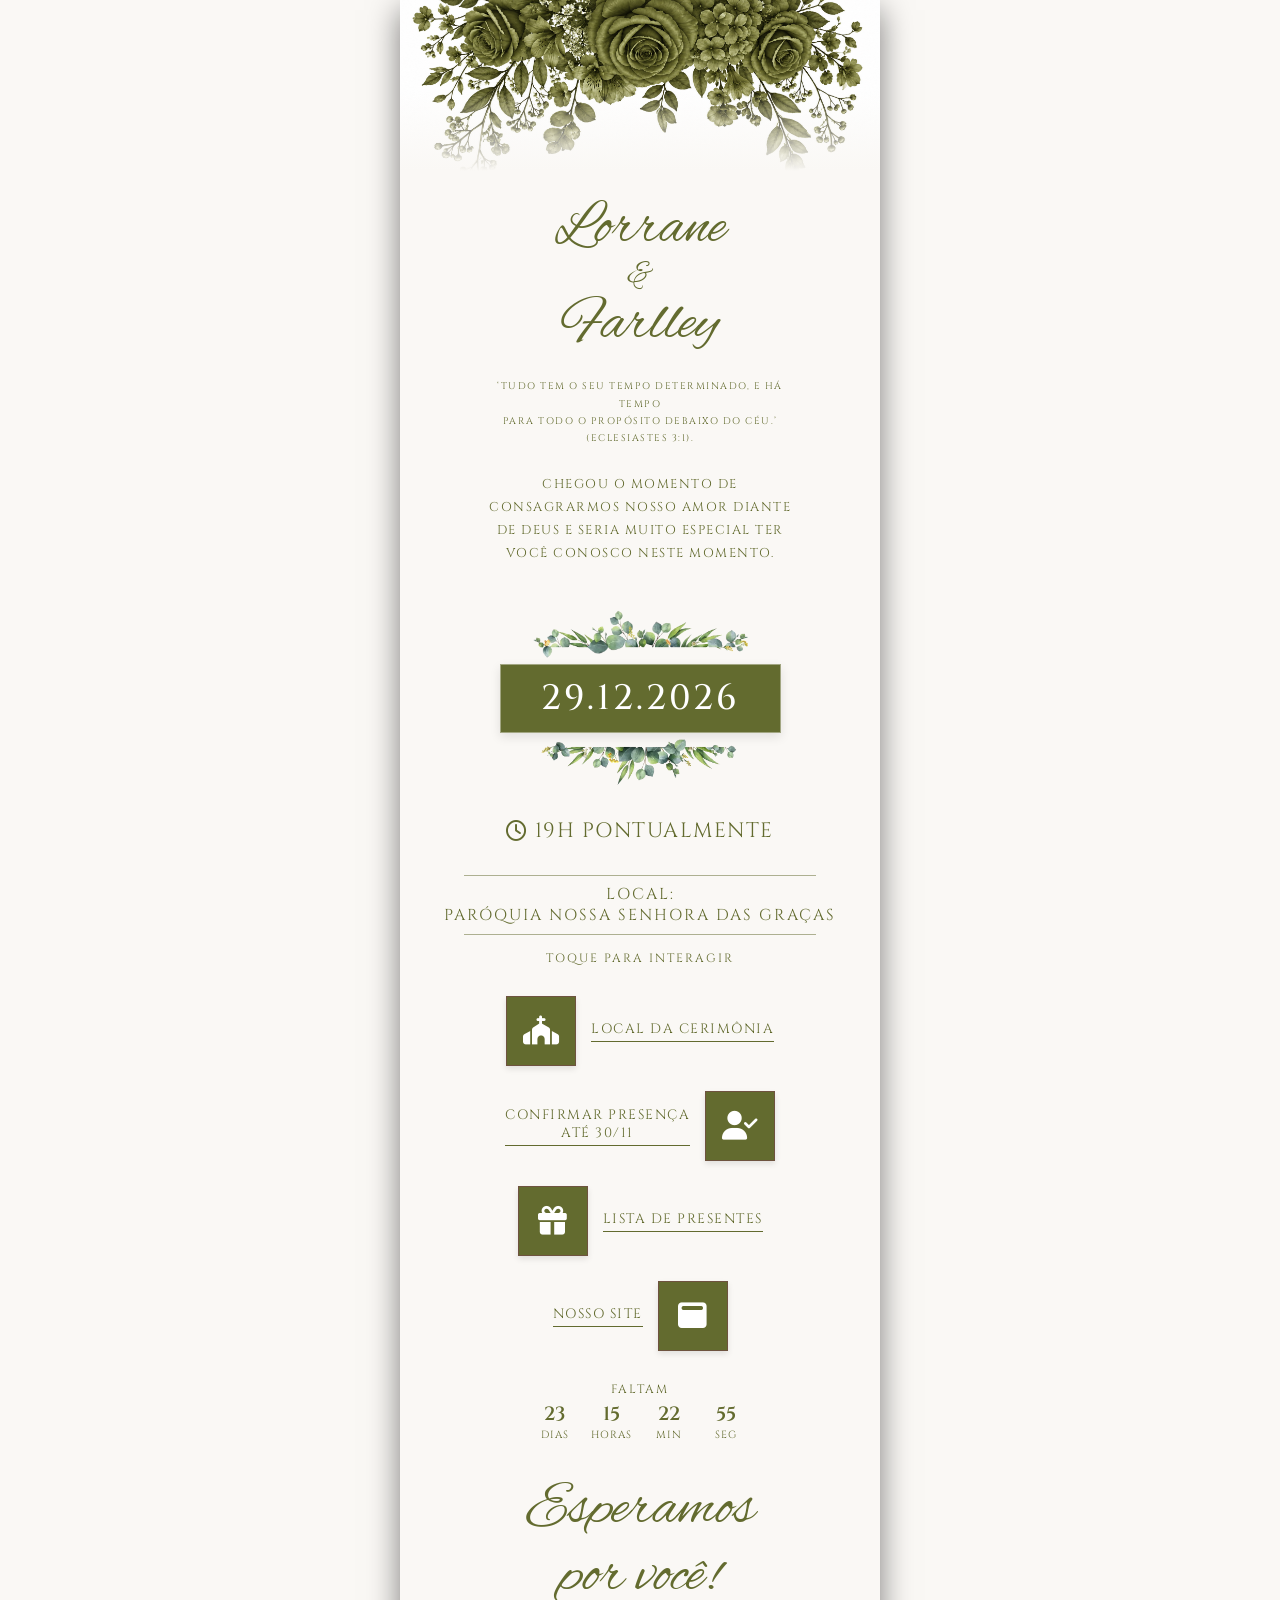
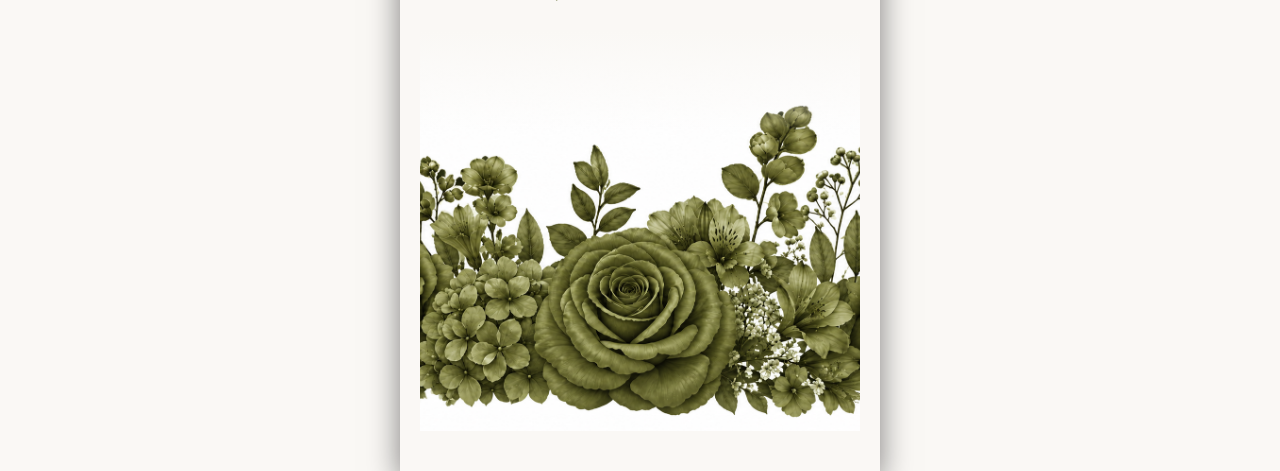
==== index.html @ 57ed749a "Update index.html" ====
<html lang="pt-BR">
<head>
  <meta charset="UTF-8">
  <meta name="viewport" content="width=device-width, initial-scale=1.0">
  <title>Lorrane e Farlley</title>
  
  <!-- Google Fonts -->
  <link rel="preconnect" href="https://fonts.googleapis.com">
  <link rel="preconnect" href="https://fonts.gstatic.com" crossorigin>
  <link href="https://fonts.googleapis.com/css2?family=Alex+Brush&family=Cinzel:wght@400;500;600&display=swap" rel="stylesheet">
  
    <!-- Ícones do App/Navegador -->
  <link href="imagens/icon.png" rel="shortcut icon"/>
  <link href="imagens/icon-192.png" rel="icon" sizes="192x192"/>
  <link href="imagens/icon-180.png" rel="apple-touch-icon" sizes="180x180"/>
  
  <!-- FontAwesome -->
  <link rel="stylesheet" href="https://cdnjs.cloudflare.com/ajax/libs/font-awesome/6.4.0/css/all.min.css">

  <!-- CSS Local -->
  <link rel="stylesheet" href="./style.css">
</head>
<body>
   <!-- Música de fundo -->
<audio id="bg-music" loop src="audio/musica.mp3"></audio>
<div class="card-container">

  <!-- FOTO DO TOPO -->
  <div class="top-photo-wrapper">
    <img src="imagens/floral-verde-oliva1.png" alt="Flores verde oliva">
  </div>

  <!-- CONTEÚDO PRINCIPAL -->
  <div class="main-content">
    
    <!-- CONTAINER DOS NOMES COM A DECORAÇÃO -->
    <div class="names-container">
      <h1 class="couple-names">
        Lorrane
        <span>&</span>
        Farlley
      </h1>
      <!-- Bloco de Música com Texto -->
<div class="music-wrapper">
  </div>
</div>
      
   <!-- Versículo Bíblico -->
<p class="versiculo-biblico">
  ‘Tudo tem o seu tempo determinado, e há tempo <br> 
  para todo o propósito debaixo do céu.’<br>
  (Eclesiastes 3:1).
</p>

<!-- Texto da Saudação -->
<p class="invitation-text">
  Chegou o momento de consagrarmos nosso amor diante de Deus e seria muito especial ter você conosco neste momento.
</p>

     <!-- SEÇÃO DA DATA COM DECORAÇÕES -->
    <div class="date-wrapper">
      <img src="imagens/floral1.png" alt="Decoração Topo" class="date-deco date-deco-top">

      <!-- DATA EM DESTAQUE -->
      <div class="date-badge">
        29.12.2026
      </div>

      <img src="imagens/floral2.png" alt="Decoração Base" class="date-deco date-deco-bottom">
    </div>

    <!-- HORA -->
     <div class="time-text">
      <i class="far fa-clock"></i>
      <span>19H PONTUALMENTE</span>
    </div>
    
    <!-- LOCAL -->
    <div class="location-info">
      <div class="divider-line"></div>
      <p class="location-text">Local: <br>Paróquia Nossa Senhora das Graças</p>
      <div class="divider-line"></div>
    </div>

    <!-- INSTRUÇÃO -->
    <p class="touch-instruction">Toque para interagir</p>

    <!-- BOTÕES INTERATIVOS -->
    <div class="interactive-buttons">

      <!-- Botão 1: Local da Cerimônia (Igreja) -->
      <a href="https://digitalconvite.github.io/lorrane-e-farlley/local-cerimonia.html" rel="noopener noreferrer" class="btn-row">
        <div class="icon-square">
          <i class="fas fa-church"></i>
        </div>
        <span class="btn-label">Local da Cerimônia</span>
      </a>
      
      <!-- Botão 2: Confirmar Presença -->
      <a href="https://noivos.casar.com/lorrane-e-farlley#/rsvp" rel="noopener noreferrer" class="btn-row reverse">
        <div class="icon-square">
          <i class="fas fa-user-check"></i>
        </div>
        <span class="btn-label">Confirmar Presença<br>Até 30/11</span>
      </a>
      
      <!-- Botão 3: Lista de presentes -->
      <a href="https://noivos.casar.com/lorrane-e-farlley#/presentes" rel="noopener noreferrer" class="btn-row">
        <div class="icon-square">
          <i class="fa-solid fa-gift"></i>
        </div>
        <span class="btn-label">Lista de presentes</span>
      </a>

      <!-- Site -->
      <a href="https://noivos.casar.com/lorrane-e-farlley#" rel="noopener noreferrer" class="btn-row reverse">
        <div class="icon-square">
          <i class="fa-solid fa-window-maximize"></i>
        </div>
        <span class="btn-label">Nosso site</span>
      </a>


    </div>
    
    <!-- CONTAGEM REGRESSIVA -->
<div class="countdown-container">
  <div class="countdown-title">FALTAM</div>
  <div class="countdown-timer" id="countdown">
    <div class="time-box">
      <span id="days">00</span>
      <small>dias</small>
    </div>
    <div class="time-box">
      <span id="hours">00</span>
      <small>horas</small>
    </div>
    <div class="time-box">
      <span id="minutes">00</span>
      <small>min</small>
    </div>
    <div class="time-box">
      <span id="seconds">00</span>
      <small>seg</small>
    </div>
  </div>
</div>

    <div class="waiting-text">
        Esperamos<br>por você!
      </div>

    <!-- FOTO DA PARTE INFERIOR -->
    <div class="bottom-section">
      <div class="bottom-photo-wrapper">
        <img src="imagens/floral-verde-oliva2.png" alt="flores verdes">
      </div>
    </div>

  </div>

  <!-- MODAL RSVP -->
  <div id="rsvpModal" class="modal">
    <div class="modal-content">
      <h3>Confirmação de Presença</h3>
      <form id="rsvpForm">
        
        <div class="form-group">
          <label for="nome">Seu Nome Completo:</label>
          <input type="text" id="nome" placeholder="Digite seu nome completo" required>
        </div>
        
        <div class="form-group">
          <label for="presencaCelebracao">Celebração:</label>
          <select id="presencaCelebracao" required>
            <option value="Sim, estarei presente na Celebração">Sim, estarei presente na Celebração</option>
            <option value="Não poderei ir à Celebração">Não poderei ir à Celebração</option>
          </select>
        </div>

        <div class="form-group">
          <label for="presencaRecepcao">Recepção / Festa:</label>
          <select id="presencaRecepcao" required>
            <option value="Sim, estarei presente na Recepção">Sim, estarei presente na Recepção</option>
            <option value="Não poderei ir à Recepção">Não poderei ir à Recepção</option>
          </select>
        </div>

        <div class="form-group">
          <label for="acompanhantes">Quantidade de Acompanhantes:</label>
          <input type="number" id="acompanhantes" placeholder="0" min="0" value="0">
        </div>

        <button type="submit" class="modal-btn">Enviar via WhatsApp</button>
        <button type="button" class="modal-btn btn-cancel" id="closeRsvpBtn">Fechar</button>
      </form>
    </div>
  </div>

  <!-- JavaScript Local -->
  <script src="./script.js"></script>
</body>
</html>
---- style.css ----
:root {
  --bg-color: #FAF8F5;
  --primary-color: #636B2F;
  --text-gold: #636B2F;
  --text-dark: #6E533F;
  --font-cursive: 'Alex Brush', cursive;
  --font-serif: 'Cinzel', serif;
}

* {
  box-sizing: border-box;
  margin: 0;
  padding: 0;
}

html, body {
  width: 100%;
  min-height: 100vh;
  background-color: #faf8f5;
  font-family: var(--font-serif);
  overflow-x: hidden;
  display: flex;
  justify-content: center;
  align-items: flex-start;
}

/* Container do Convite */
.card-container {
  width: 100%;
  max-width: 480px;
  background-color: var(--bg-color);
  position: relative;
  display: flex;
  flex-direction: column;
  align-items: center;
  text-align: center;
  box-shadow: 0 10px 30px rgba(0,0,0,0.5);
  min-height: 100vh;
}

/* Foto do Topo */
.top-photo-wrapper {
  width: 100%;
  height: 171px;
  position: relative;
  overflow: hidden;
}

.top-photo-wrapper img {
  width: 100%;
  height: 100%;
  object-fit: cover;
}

.top-photo-wrapper::after {
  content: '';
  position: absolute;
  bottom: 0;
  left: 0;
  width: 100%;
  height: 80px;
  background: linear-gradient(to bottom, rgba(250,248,245,0) 0%, var(--bg-color) 100%);
}

/* Conteúdo Central */
.main-content {
  padding: 20px 20px 40px;
  width: 100%;
  display: flex;
  flex-direction: column;
  align-items: center;
}

.names-container {
  position: relative;
  display: flex;
  justify-content: center;
  align-items: center;
  width: 50%;
  margin: 5px 0 20px;
}

.names-container .couple-names {
  margin: 0;
}

.couple-names {
  font-family: var(--font-cursive);
  font-size: 3.8rem;
  color: var(--primary-color);
  line-height: 1.1;
  margin: 10px 0 20px;
  font-weight: normal;
}

.couple-names span {
  display: block;
  font-size: 2.2rem;
  margin: -5px 0;
}

.versiculo-biblico {
  font-size: 0.6rem;
  color: var(--text-gold);
  letter-spacing: 1.5px;
  line-height: 1.8;
  max-width: 320px;
  text-transform: uppercase;
  margin-bottom: 25px;
}

.invitation-text {
  font-size: 0.8rem;
  color: var(--text-gold);
  letter-spacing: 1.5px;
  line-height: 1.8;
  max-width: 320px;
  text-transform: uppercase;
  margin-bottom: 25px;
}

.information-extra {
  font-size: 0.8rem;
  color: var(--text-gold);
  letter-spacing: 1.5px;
  line-height: 1.8;
  max-width: 320px;
  text-transform: uppercase;
  margin-bottom: 25px;
}

.location-info {
  width: 100%;
  margin-bottom: 15px;
}

.divider-line {
  width: 80%;
  height: 1px;
  background-color: var(--text-gold);
  opacity: 0.5;
  margin: 0 auto;
}

.location-text {
  font-size: 0.99rem;
  color: var(--text-gold);
  letter-spacing: 2px;
  padding: 8px 0;
  text-transform: uppercase;
}

/* Horário do Evento - Garante a cor dourada no texto e ícone */
.time-text {
  display: flex;
  align-items: center;
  justify-content: center;
  gap: 6px;
  font-size: 1.3rem;
  color: var(--text-gold);
  letter-spacing: 1.5px;
  margin-bottom: 30px;
}

.time-text i,
.time-text span {
  color: var(--text-gold);
}

.date-wrapper {
  display: flex;
  flex-direction: column;
  align-items: center;
  justify-content: center;
  width: 100%;
  margin: 20px 0 30px;
}

.date-wrapper .date-badge {
  margin: 1px 0;
}

.date-badge {
  background-color: var(--primary-color);
  color: #FFFFFF;
  font-size: 2.2rem;
  font-weight: 500;
  padding: 10px 40px;
  letter-spacing: 3px;
  border: 1px solid rgba(255,255,255,0.4);
  box-shadow: 0 4px 10px rgba(0,0,0,0.1);
  position: relative;
}

.date-deco {
  width: 220px;
  height: auto;
  object-fit: contain;
  pointer-events: none;
}

.date-deco-top {
  margin-bottom: 2px;
}

.date-deco-bottom {
  margin-top: 2px;
}

.touch-instruction {
  font-size: 0.75rem;
  color: var(--text-gold);
  letter-spacing: 2px;
  text-transform: uppercase;
  margin-bottom: 30px;
}

.interactive-buttons {
  width: 100%;
  display: flex;
  flex-direction: column;
  gap: 25px;
  margin-bottom: 40px;
}

.btn-row {
  display: flex;
  align-items: center;
  justify-content: center;
  gap: 15px;
  text-decoration: none;
  cursor: pointer;
  transition: transform 0.2s ease;
}

.btn-row.reverse {
  flex-direction: row-reverse;
}

.btn-row:hover {
  transform: scale(1.03);
}

.icon-square {
  width: 70px;
  height: 70px;
  background-color: var(--primary-color);
  border: 1px solid var(--text-dark);
  display: flex;
  align-items: center;
  justify-content: center;
  color: #FFFFFF;
  font-size: 1.8rem;
  box-shadow: 0 3px 6px rgba(0,0,0,0.1);
}

.btn-label {
  font-size: 0.85rem;
  color: var(--text-gold);
  letter-spacing: 1.5px;
  text-transform: uppercase;
  position: relative;
  padding-bottom: 4px;
}

.btn-label::after {
  content: '';
  position: absolute;
  bottom: 0;
  left: 0;
  width: 100%;
  height: 1px;
  background-color: var(--text-gold);
}

/* Foto Rodapé */
.bottom-section {
 width: 100%;
  position: relative;
}

.bottom-photo-wrapper {
  width: 100%;
  height: 400px;
  position: relative;
}

.bottom-photo-wrapper img {
  width: 100%;
  height: 100%;
  object-fit: cover;
}

.bottom-photo-wrapper::before {
  content: '';
  position: absolute;
  top: 0;
  left: 0;
  width: 100%;
  height: 100px;
  background: linear-gradient(to top, rgba(250,248,245,0) 0%, var(--bg-color) 100%);
}

.waiting-text {
  font-family: var(--font-cursive);
  font-size: 3.8rem;
  color: var(--primary-color);
  line-height: 1.1;
  margin: 10px 0 20px;
  font-weight: normal;
}

.waiting-text span {
  display: block;
  font-size: 2.2rem;
  margin: -5px 0;
}

/* Modal RSVP Corrigido */
.modal {
  display: none;
  position: fixed;
  top: 0;
  left: 0;
  width: 100%;
  height: 100vh;
  background: rgba(0, 0, 0, 0.7);
  z-index: 9999;
  justify-content: center;
  align-items: center;
  padding: 15px;
}

.modal-content {
  background: var(--bg-color);
  padding: 25px 20px;
  border-radius: 8px;
  width: 100%;
  max-width: 380px;
  max-height: 90vh;
  overflow-y: auto;
  text-align: center;
  box-shadow: 0 5px 20px rgba(0,0,0,0.4);
  border: 1px solid var(--primary-color);
  position: relative;
  z-index: 10000;
}

.modal-content h3 {
  color: var(--primary-color);
  font-family: var(--font-serif);
  margin-bottom: 15px;
  font-size: 1.3rem;
}

.modal-content .form-group {
  display: flex;
  flex-direction: column;
  text-align: left;
  margin-bottom: 12px;
  width: 100%;
}

.modal-content label {
  font-size: 0.8rem;
  color: var(--text-dark);
  margin-bottom: 4px;
  font-weight: bold;
  letter-spacing: 0.5px;
}

.modal-content input, 
.modal-content select {
  width: 100%;
  padding: 10px;
  border: 1px solid var(--text-gold);
  background: #FFFFFF;
  font-family: var(--font-serif);
  font-size: 0.9rem;
  border-radius: 4px;
  color: #333;
  outline: none;
  cursor: pointer;
}

.modal-content input[type="text"],
.modal-content input[type="number"] {
  cursor: text;
}

.modal-btn {
  background: var(--primary-color);
  color: #FFF;
  border: none;
  padding: 12px;
  margin-top: 10px;
  cursor: pointer;
  width: 100%;
  font-family: var(--font-serif);
  font-size: 0.9rem;
  border-radius: 4px;
  letter-spacing: 1px;
}

.modal-btn.btn-cancel {
  background: #888888;
  margin-top: 8px;
}

/* Adaptativo para Celulares */
@media screen and (max-width: 600px) {
  html, body {
    background-color: var(--bg-color);
  }

  .card-container {
    max-width: 100%;
    box-shadow: none;
  }

  .top-photo-wrapper,
  .bottom-photo-wrapper {
    height: 50vh;
  }
}

/* Container de Música acima/direita dos nomes */
.music-wrapper {
  position: absolute;
  right: -80px;
  top: -75px;
  display: flex;
  flex-direction: column;
  align-items: center;
  z-index: 10;
}

.music-toggle-btn {
  width: 38px;
  height: 38px;
  border-radius: 50%;
  background-color: var(--primary-color);
  color: #ffffff;
  border: 1px solid rgba(255, 255, 255, 0.5);
  box-shadow: 0 3px 8px rgba(0, 0, 0, 0.2);
  cursor: pointer;
  display: flex;
  align-items: center;
  justify-content: center;
  font-size: 0.9rem;
  transition: transform 0.2s ease, background-color 0.2s ease;
}

.music-toggle-btn:hover {
  transform: scale(1.1);
}

.music-toggle-btn.playing {
  animation: pulse 2s infinite;
}

/* Texto abaixo do botão */
.music-label {
  font-size: 0.65rem;
  color: var(--text-gold);
  letter-spacing: 0.8px;
  text-transform: uppercase;
  margin-top: 4px;
  white-space: nowrap;
  font-family: var(--font-serif);
}

@keyframes pulse {
  0% { box-shadow: 0 0 0 0 rgba(168, 120, 63, 0.7); }
  70% { box-shadow: 0 0 0 10px rgba(168, 120, 63, 0); }
  100% { box-shadow: 0 0 0 0 rgba(168, 120, 63, 0); }
}

/* Estilos da Contagem Regressiva */
.countdown-container {
  display: flex;
  flex-direction: column;
  align-items: center;
  margin: -10px 0 25px; /* Ajuste a margem se preferir mais distante ou próximo */
}

.countdown-title {
  font-size: 0.75rem;
  color: var(--text-gold, #A8783F);
  letter-spacing: 2px;
  margin-bottom: 8px;
  font-family: var(--font-serif, serif);
}

.countdown-timer {
  display: flex;
  gap: 12px;
}

.time-box {
  display: flex;
  flex-direction: column;
  align-items: center;
  min-width: 45px;
}

.time-box span {
  font-size: 1.2rem;
  font-weight: 600;
  color: var(--primary-color, #A8783F);
  font-family: var(--font-serif, serif);
  line-height: 1;
}

.time-box small {
  font-size: 0.65rem;
  color: var(--text-gold, #A8783F);
  text-transform: uppercase;
  letter-spacing: 1px;
  margin-top: 4px;
}
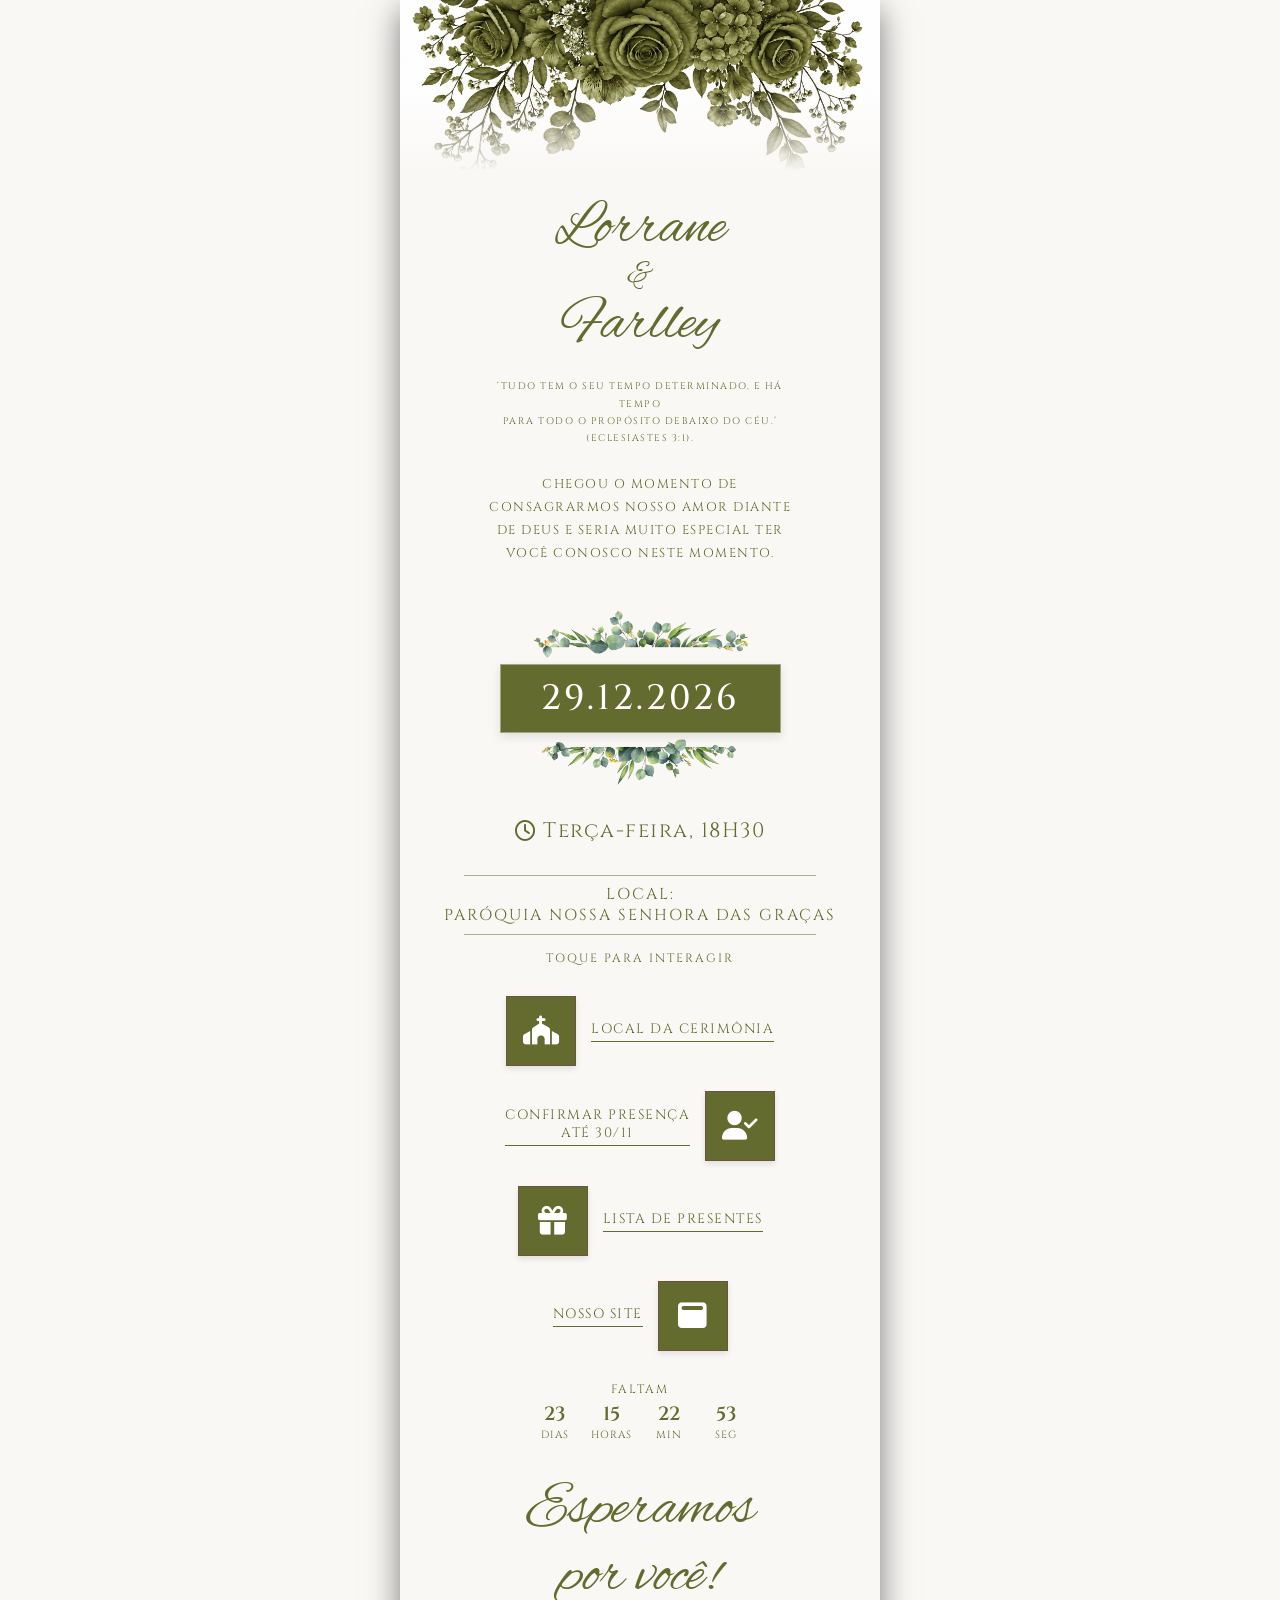
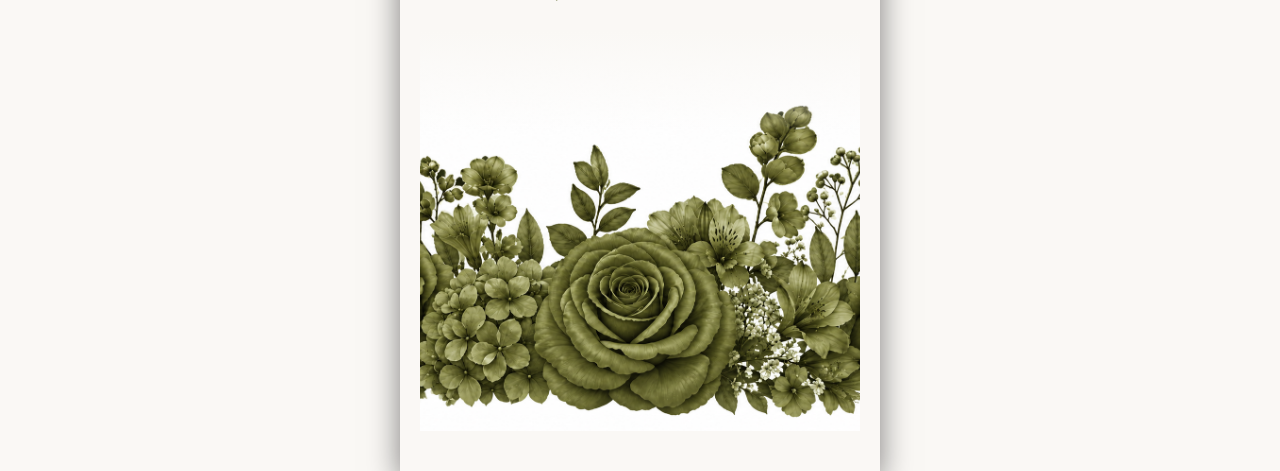
==== commit 064fadf6: "Update index.html" ====
--- a/index.html
+++ b/index.html
@@ -72,7 +72,7 @@
     <!-- HORA -->
      <div class="time-text">
       <i class="far fa-clock"></i>
-      <span>19H PONTUALMENTE</span>
+      <span>Terça-feira, 18H30</span>
     </div>
     
     <!-- LOCAL -->
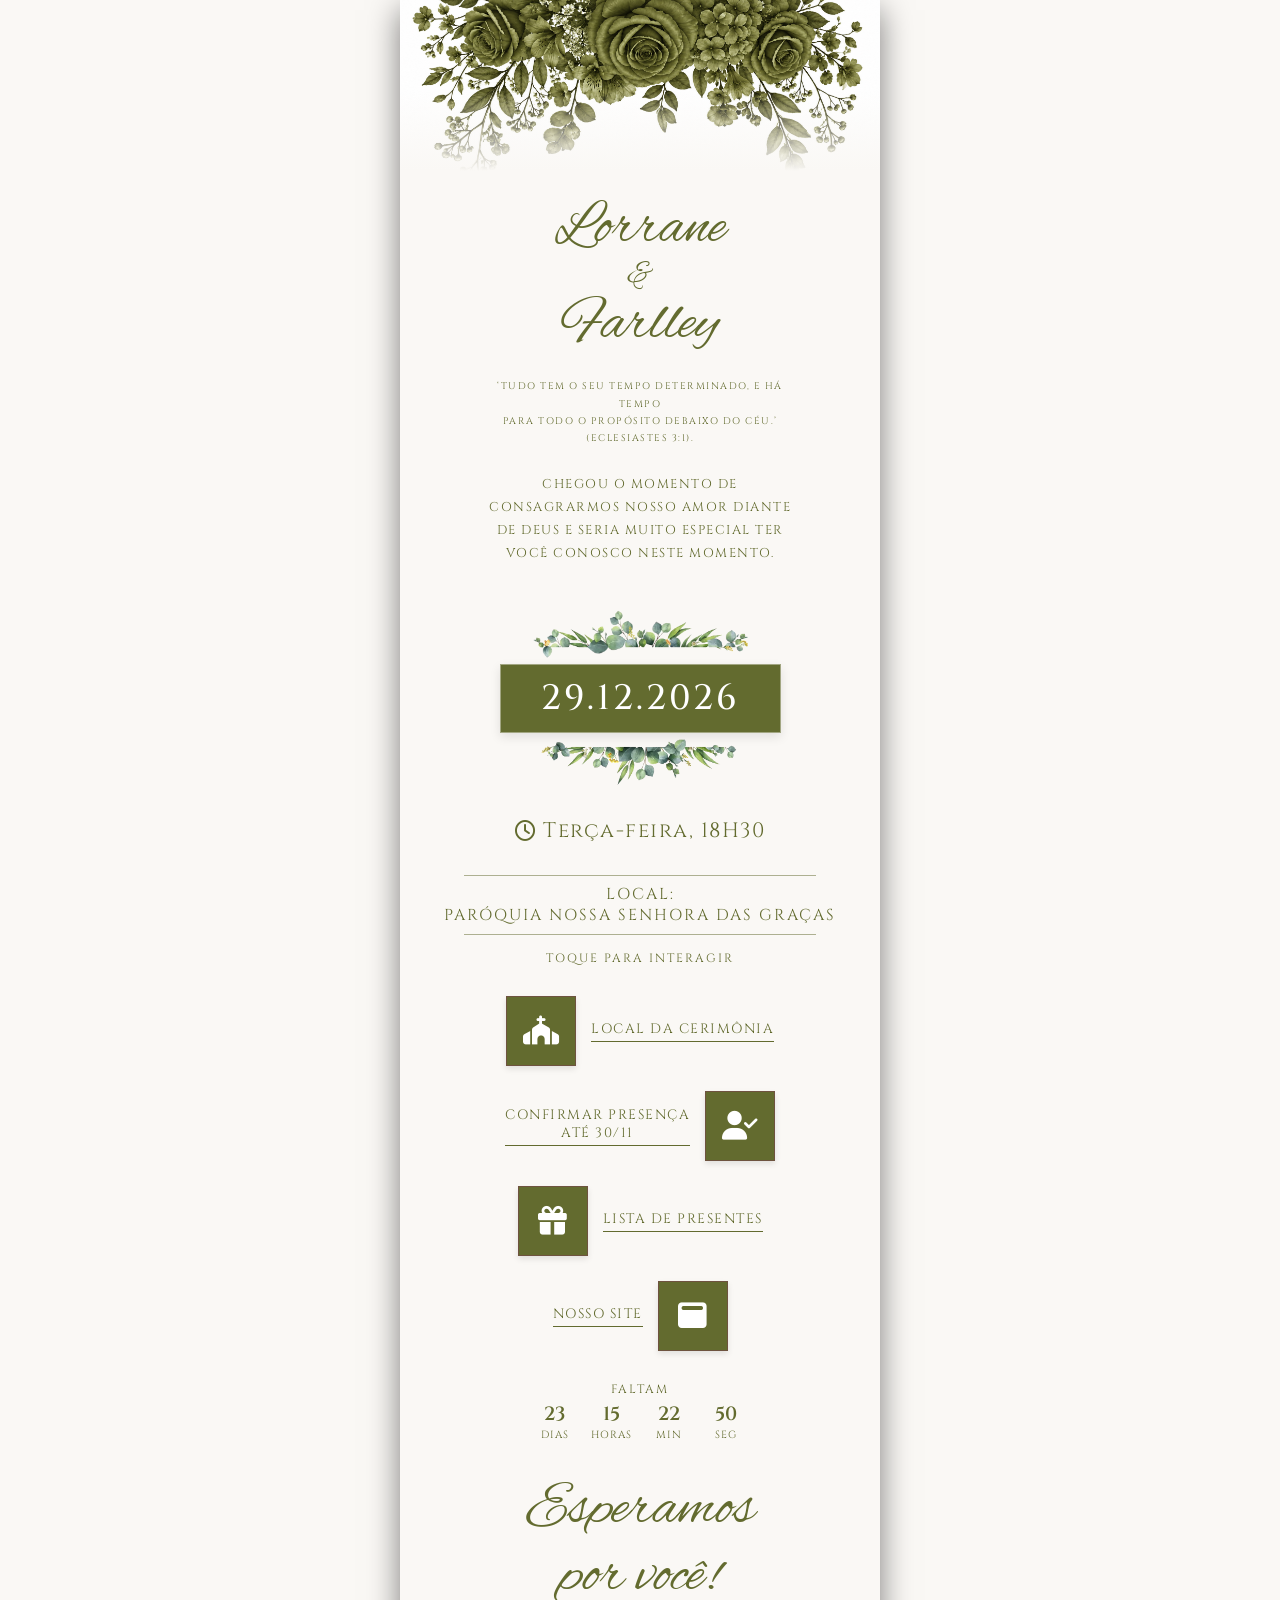
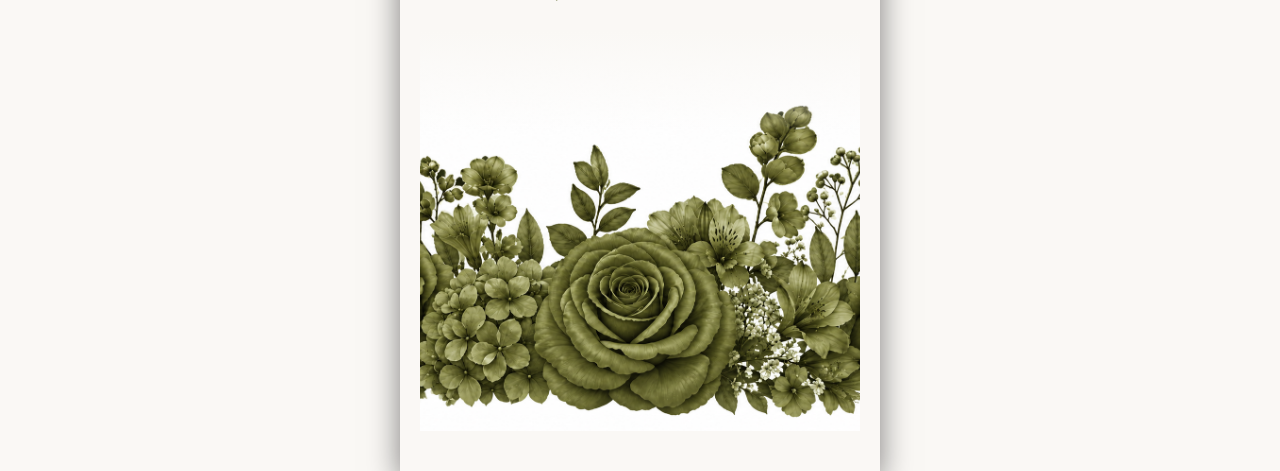
==== commit 274be130: "Update index.html" ====
--- a/index.html
+++ b/index.html
@@ -146,12 +146,11 @@
   </div>
 </div>
 
-    <div class="waiting-text">
+    <!-- FOTO DA PARTE INFERIOR -->
+    <div class="bottom-section">
+      <div class="waiting-text">
         Esperamos<br>por você!
       </div>
-
-    <!-- FOTO DA PARTE INFERIOR -->
-    <div class="bottom-section">
       <div class="bottom-photo-wrapper">
         <img src="imagens/floral-verde-oliva2.png" alt="flores verdes">
       </div>
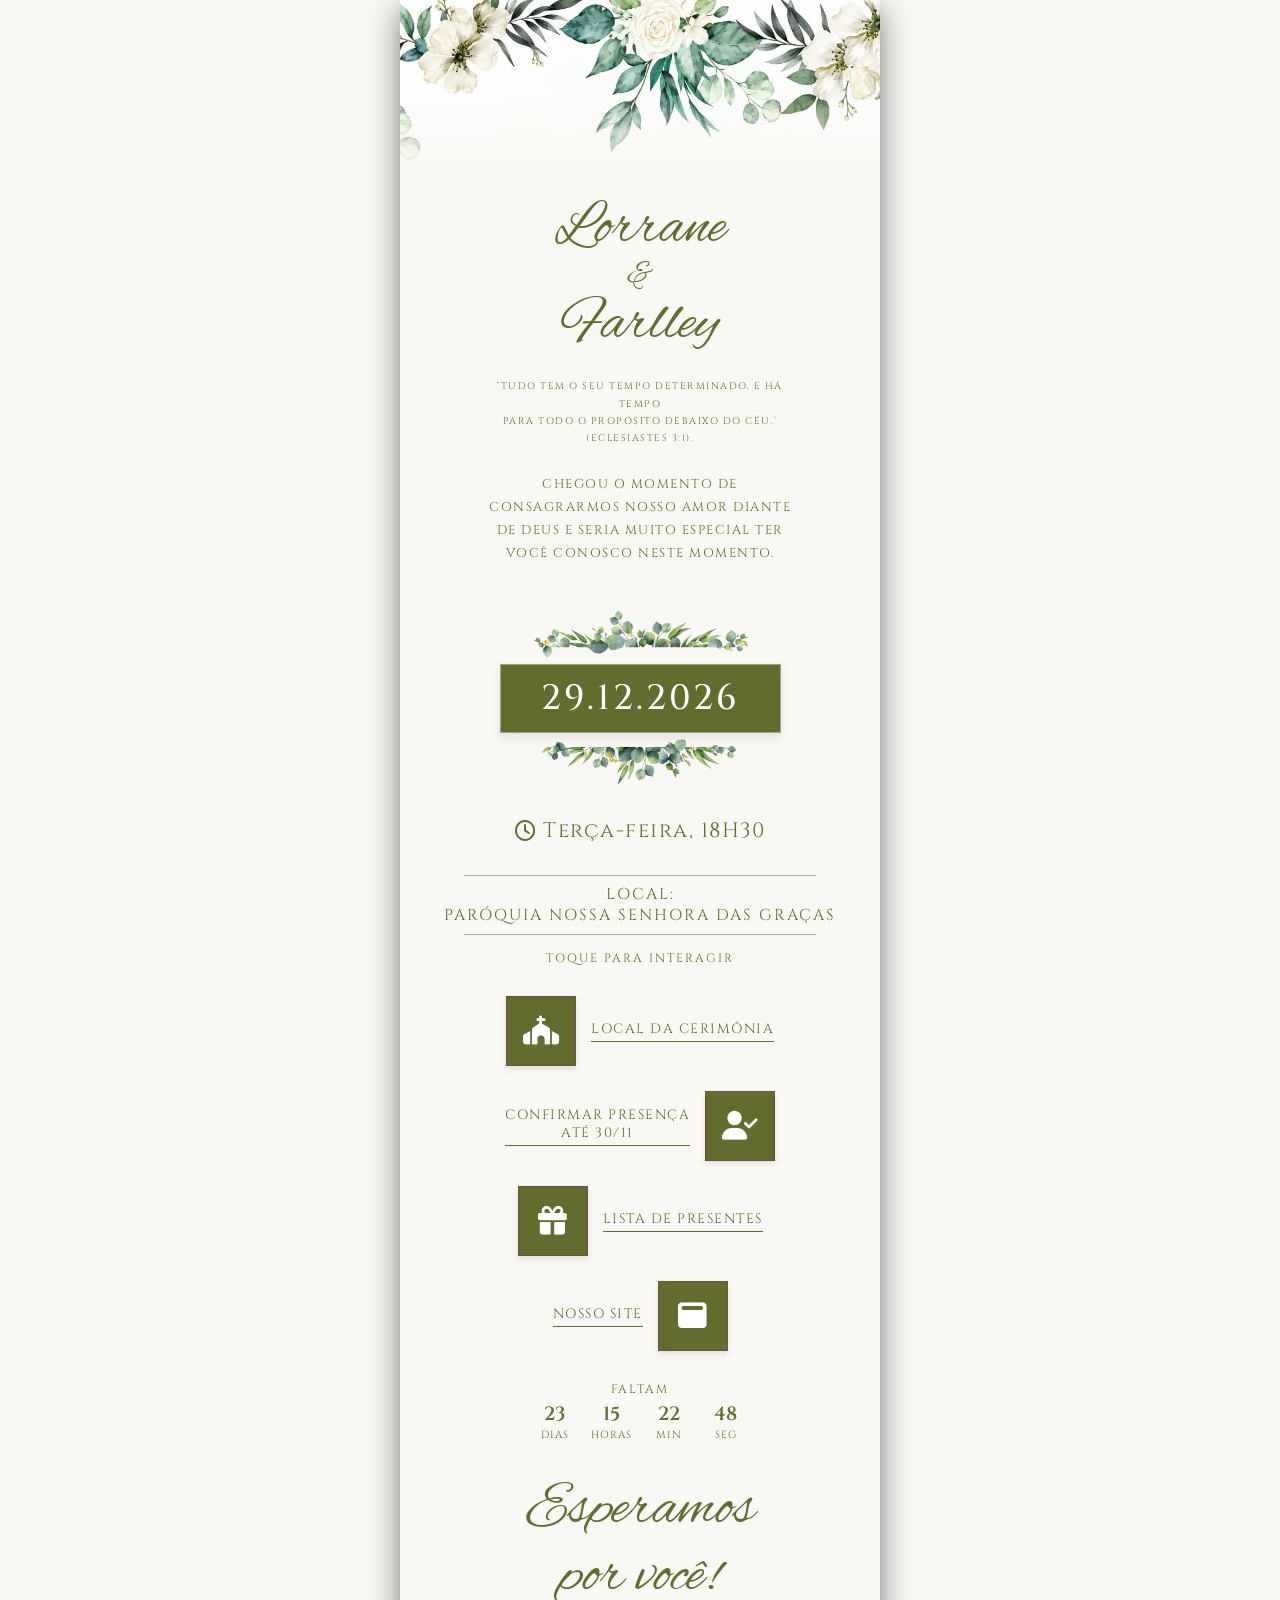
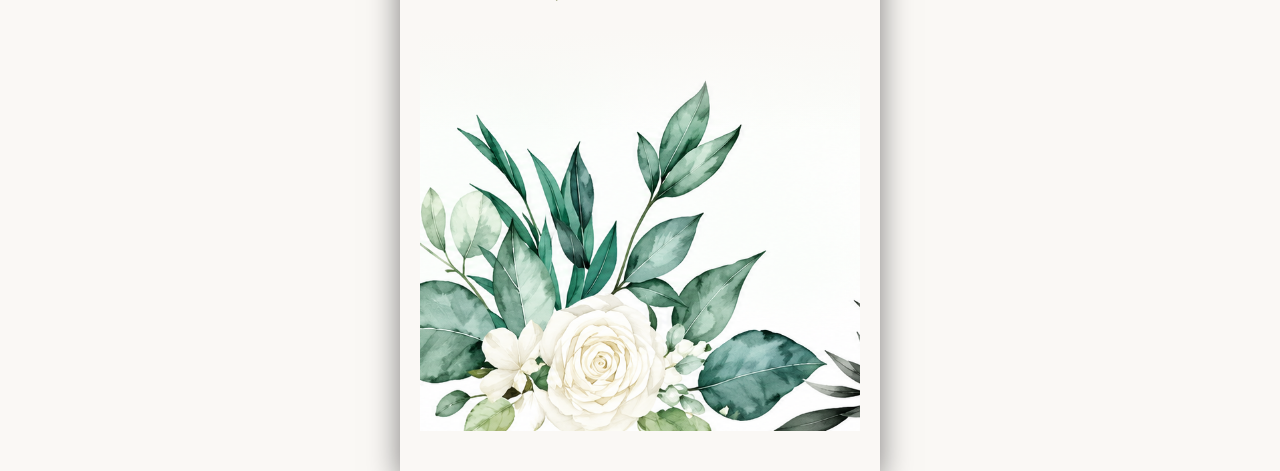
==== commit eca2c89c: "Update index.html" ====
--- a/index.html
+++ b/index.html
@@ -27,7 +27,7 @@
 
   <!-- FOTO DO TOPO -->
   <div class="top-photo-wrapper">
-    <img src="imagens/floral-verde-oliva1.png" alt="Flores verde oliva">
+    <img src="imagens/floral-cima.png" alt="Flores verde oliva">
   </div>
 
   <!-- CONTEÚDO PRINCIPAL -->
@@ -152,7 +152,7 @@
         Esperamos<br>por você!
       </div>
       <div class="bottom-photo-wrapper">
-        <img src="imagens/floral-verde-oliva2.png" alt="flores verdes">
+        <img src="imagens/floral-baixo.png" alt="flores verdes">
       </div>
     </div>
 
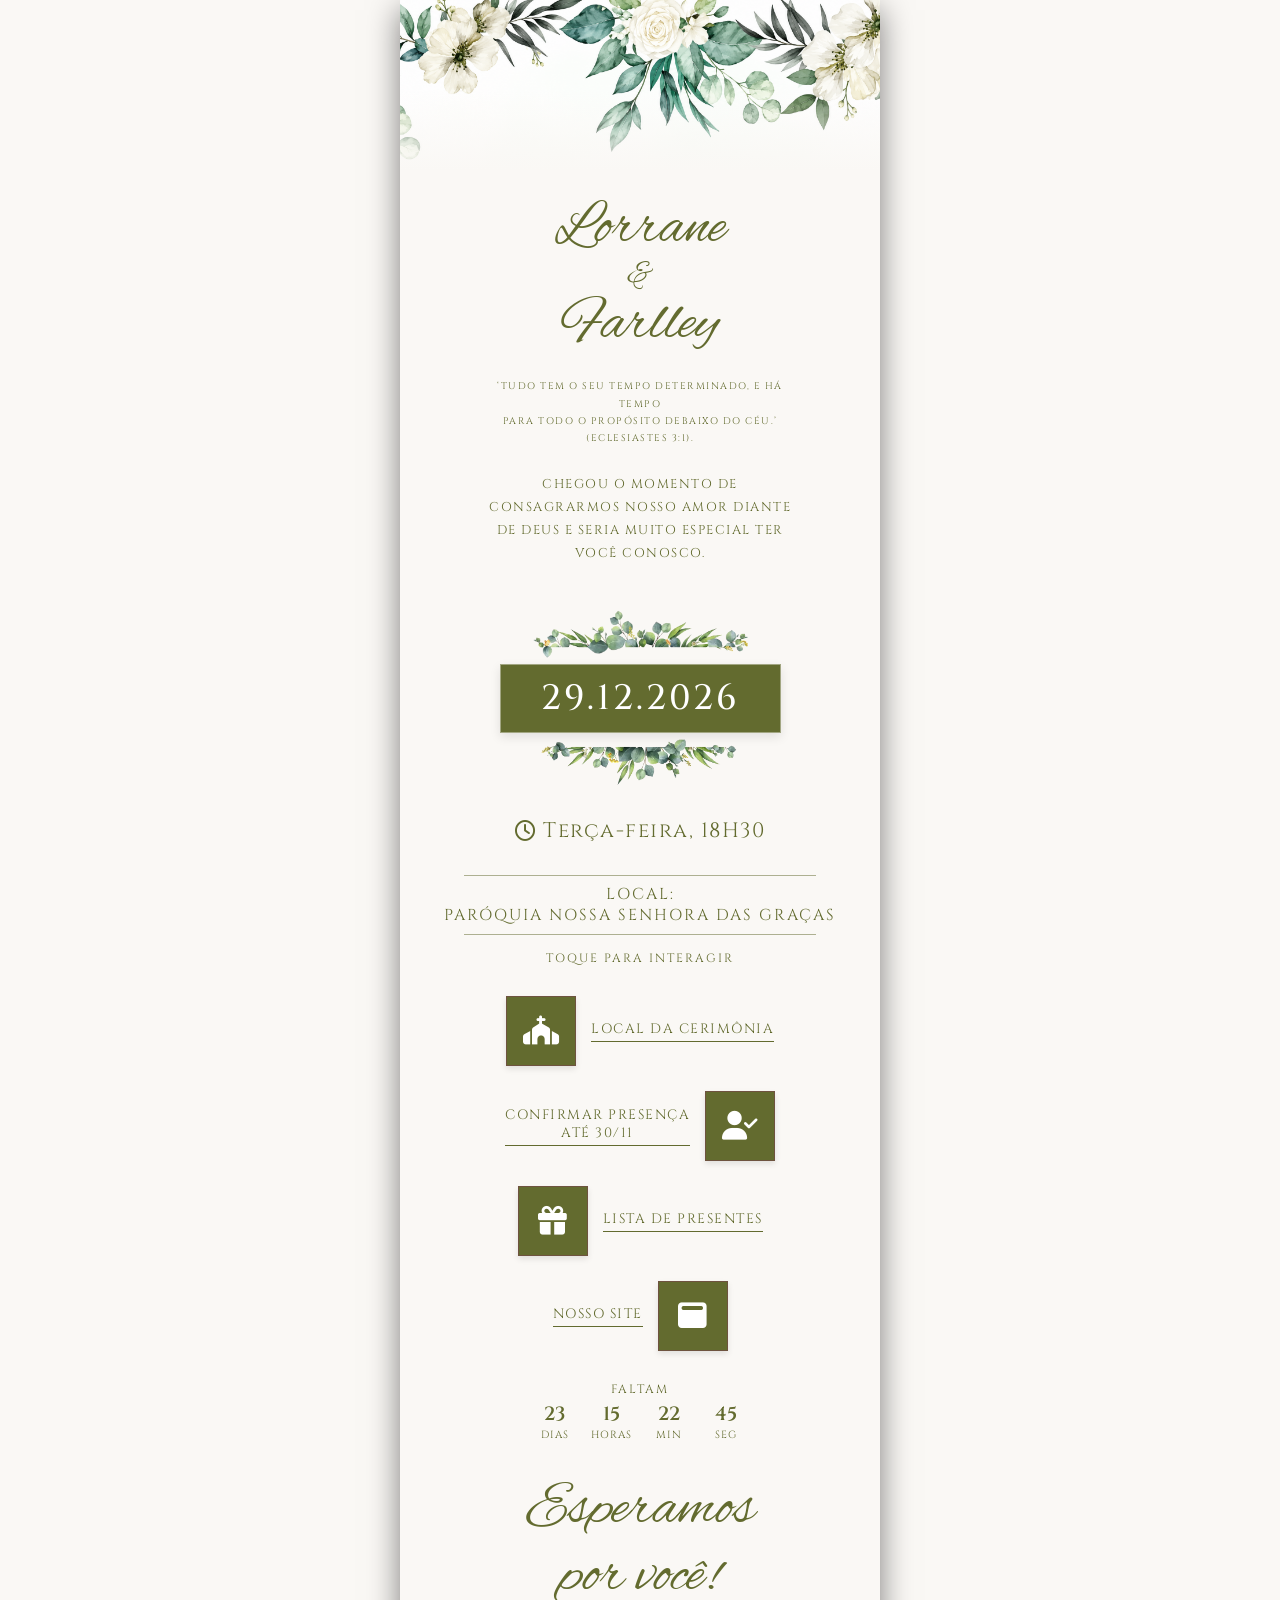
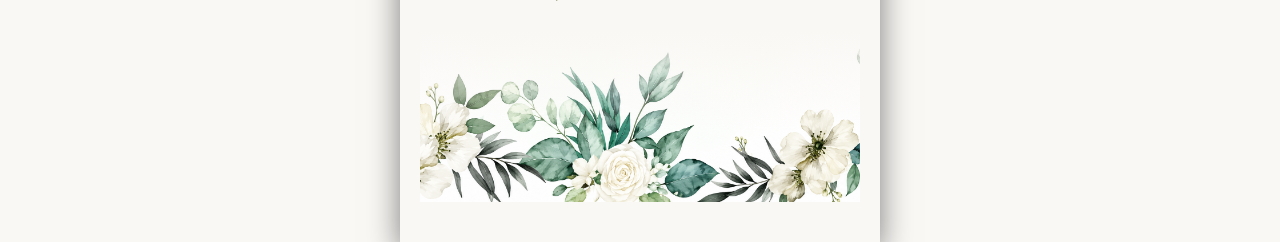
==== commit 67267958: "Fix invitation text formatting in index.html" ====
--- a/index.html
+++ b/index.html
@@ -54,7 +54,7 @@
 
 <!-- Texto da Saudação -->
 <p class="invitation-text">
-  Chegou o momento de consagrarmos nosso amor diante de Deus e seria muito especial ter você conosco neste momento.
+  Chegou o momento de consagrarmos nosso amor diante de Deus e seria muito especial ter você conosco.
 </p>
 
      <!-- SEÇÃO DA DATA COM DECORAÇÕES -->
--- a/style.css
+++ b/style.css
@@ -281,7 +281,7 @@
 
 .bottom-photo-wrapper {
   width: 100%;
-  height: 400px;
+  height: 171px;
   position: relative;
 }
 
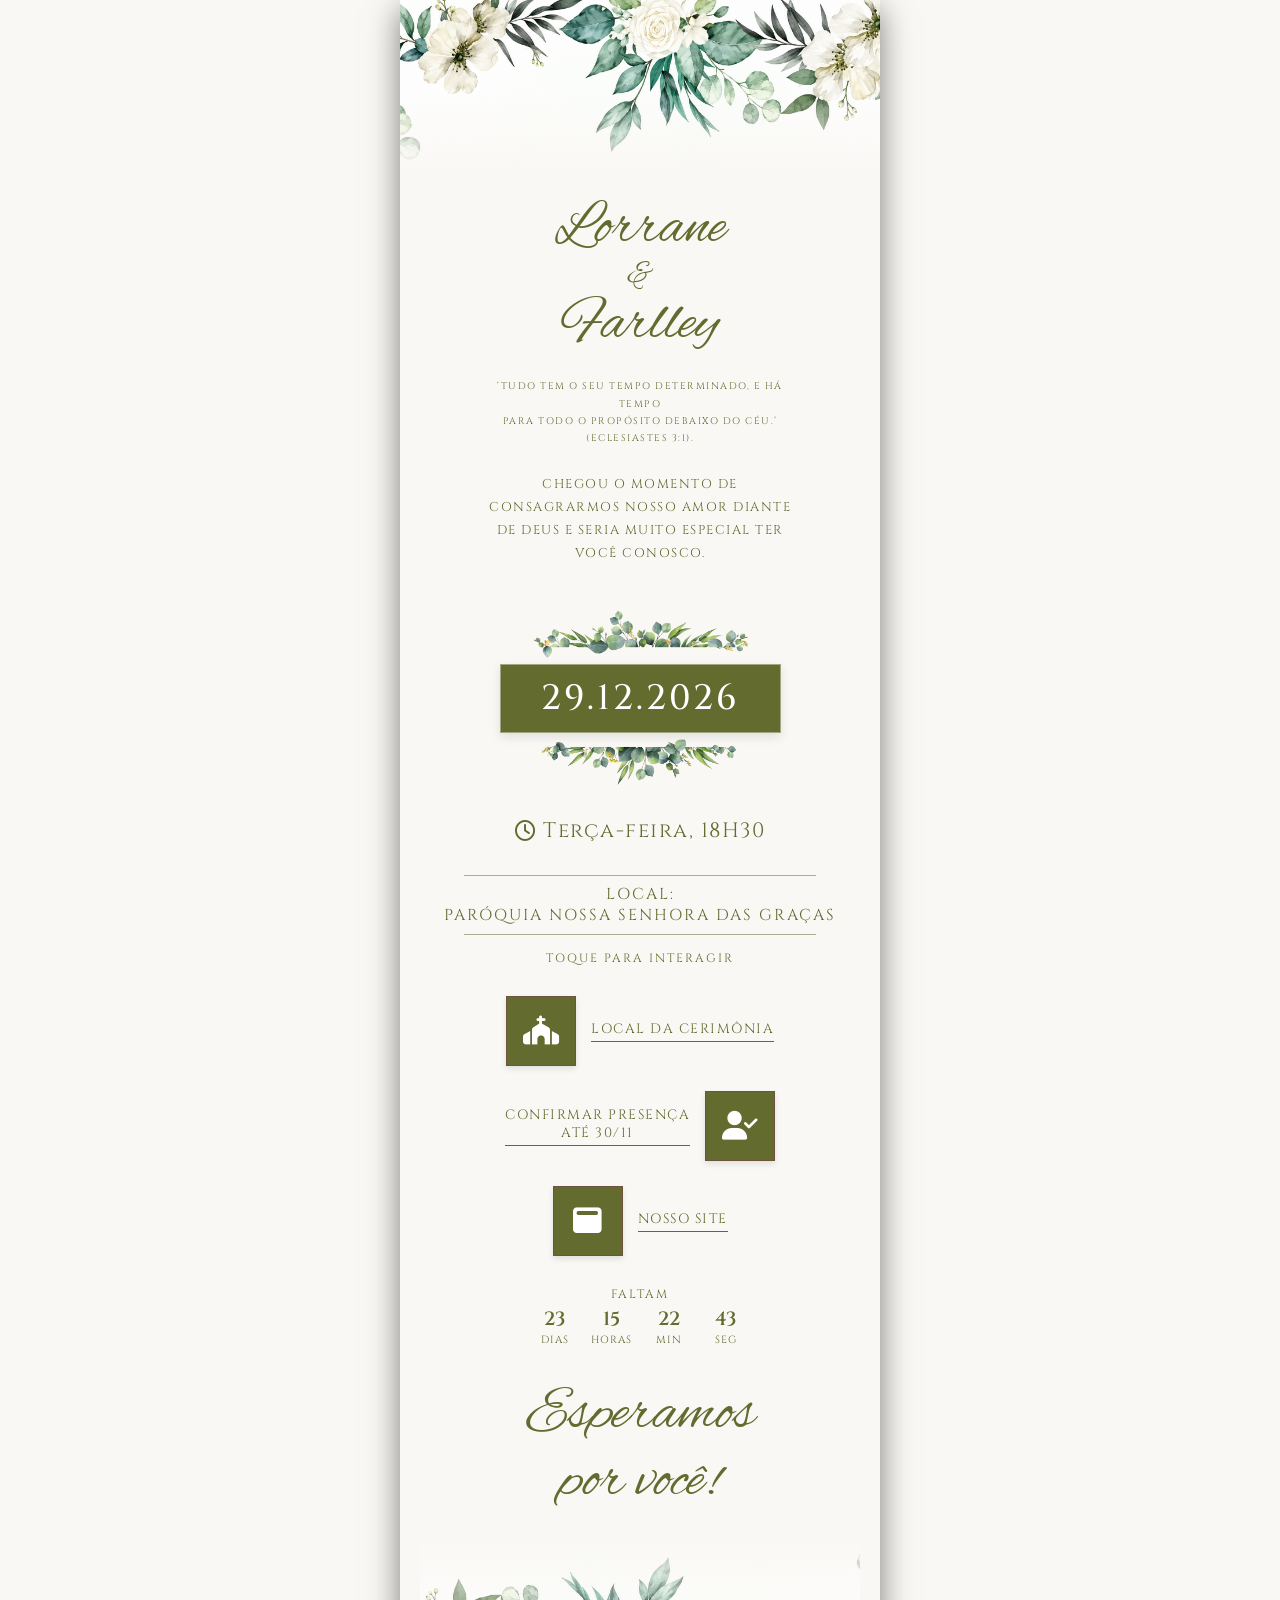
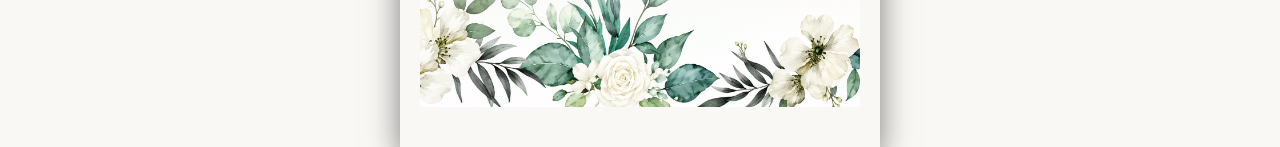
==== commit 2d1cb873: "Remove 'Lista de presentes' button from index.html Removed the 'Lista de presentes' button from the " ====
--- a/index.html
+++ b/index.html
@@ -104,16 +104,8 @@
         <span class="btn-label">Confirmar Presença<br>Até 30/11</span>
       </a>
       
-      <!-- Botão 3: Lista de presentes -->
-      <a href="https://noivos.casar.com/lorrane-e-farlley#/presentes" rel="noopener noreferrer" class="btn-row">
-        <div class="icon-square">
-          <i class="fa-solid fa-gift"></i>
-        </div>
-        <span class="btn-label">Lista de presentes</span>
-      </a>
-
       <!-- Site -->
-      <a href="https://noivos.casar.com/lorrane-e-farlley#" rel="noopener noreferrer" class="btn-row reverse">
+      <a href="https://noivos.casar.com/lorrane-e-farlley#" rel="noopener noreferrer" class="btn-row">
         <div class="icon-square">
           <i class="fa-solid fa-window-maximize"></i>
         </div>
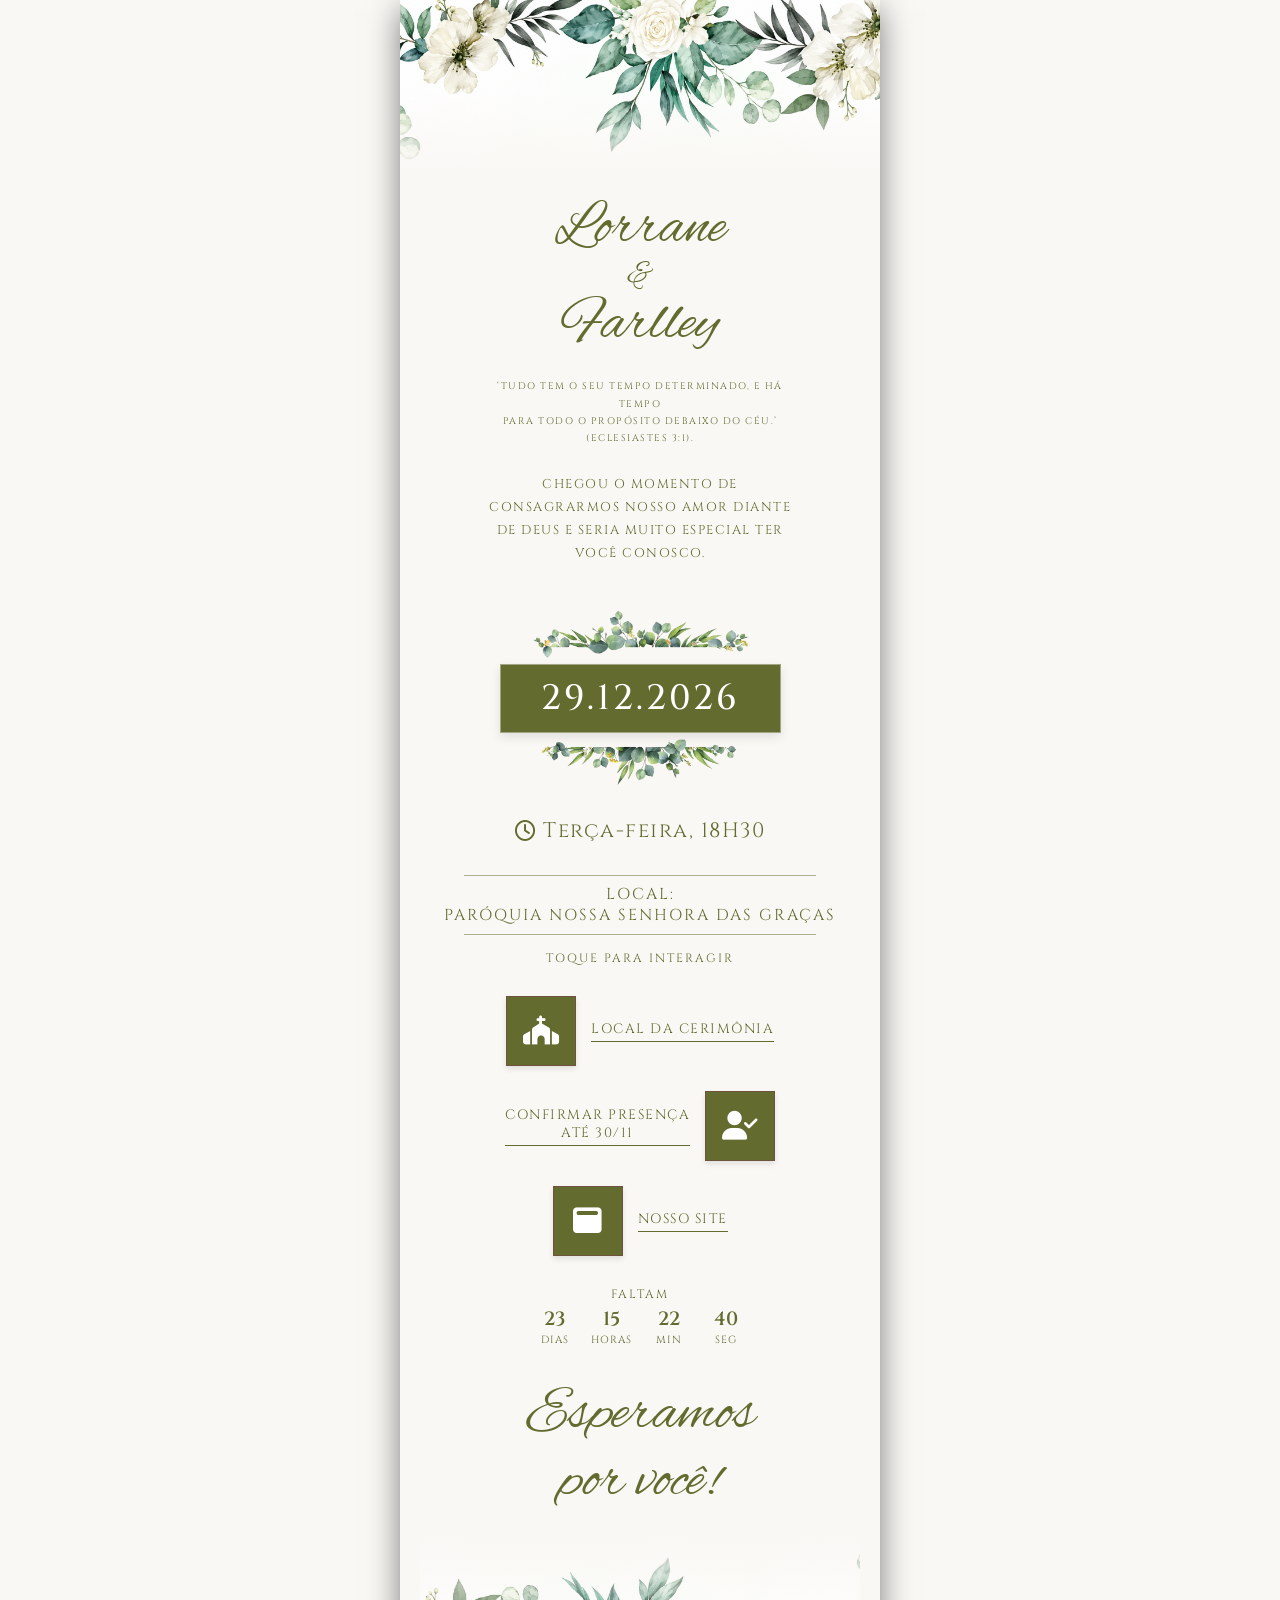
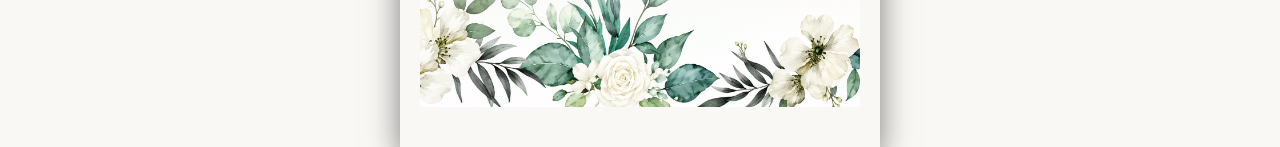
==== commit 9770ccf3: "Refactor HTML structure and comments" ====
--- a/index.html
+++ b/index.html
@@ -1,3 +1,4 @@
+<!DOCTYPE html>
 <html lang="pt-BR">
 <head>
   <meta charset="UTF-8">
@@ -9,7 +10,7 @@
   <link rel="preconnect" href="https://fonts.gstatic.com" crossorigin>
   <link href="https://fonts.googleapis.com/css2?family=Alex+Brush&family=Cinzel:wght@400;500;600&display=swap" rel="stylesheet">
   
-    <!-- Ícones do App/Navegador -->
+  <!-- Ícones do App/Navegador -->
   <link href="imagens/icon.png" rel="shortcut icon"/>
   <link href="imagens/icon-192.png" rel="icon" sizes="192x192"/>
   <link href="imagens/icon-180.png" rel="apple-touch-icon" sizes="180x180"/>
@@ -21,131 +22,132 @@
   <link rel="stylesheet" href="./style.css">
 </head>
 <body>
-   <!-- Música de fundo -->
-<audio id="bg-music" loop src="audio/musica.mp3"></audio>
-<div class="card-container">
+  <!-- Música de fundo -->
+  <audio id="bg-music" loop src="audio/musica.mp3"></audio>
+  
+  <div class="card-container">
 
-  <!-- FOTO DO TOPO -->
-  <div class="top-photo-wrapper">
-    <img src="imagens/floral-cima.png" alt="Flores verde oliva">
-  </div>
+    <!-- FOTO DO TOPO (Floral Cima Ajustado) -->
+    <div class="top-photo-wrapper">
+      <img src="imagens/floral-cima.png" alt="Flores verde oliva">
+    </div>
 
-  <!-- CONTEÚDO PRINCIPAL -->
-  <div class="main-content">
-    
-    <!-- CONTAINER DOS NOMES COM A DECORAÇÃO -->
-    <div class="names-container">
-      <h1 class="couple-names">
-        Lorrane
-        <span>&</span>
-        Farlley
-      </h1>
-      <!-- Bloco de Música com Texto -->
-<div class="music-wrapper">
-  </div>
-</div>
+    <!-- CONTEÚDO PRINCIPAL -->
+    <div class="main-content">
       
-   <!-- Versículo Bíblico -->
-<p class="versiculo-biblico">
-  ‘Tudo tem o seu tempo determinado, e há tempo <br> 
-  para todo o propósito debaixo do céu.’<br>
-  (Eclesiastes 3:1).
-</p>
+      <!-- CONTAINER DOS NOMES COM A DECORAÇÃO -->
+      <div class="names-container">
+        <h1 class="couple-names">
+          Lorrane
+          <span>&</span>
+          Farlley
+        </h1>
+        <!-- Bloco de Música com Texto -->
+        <div class="music-wrapper"></div>
+      </div>
+       
+      <!-- Versículo Bíblico -->
+      <p class="versiculo-biblico">
+        ‘Tudo tem o seu tempo determinado, e há tempo <br> 
+        para todo o propósito debaixo do céu.’<br>
+        (Eclesiastes 3:1).
+      </p>
 
-<!-- Texto da Saudação -->
-<p class="invitation-text">
-  Chegou o momento de consagrarmos nosso amor diante de Deus e seria muito especial ter você conosco.
-</p>
+      <!-- Texto da Saudação -->
+      <p class="invitation-text">
+        Chegou o momento de consagrarmos nosso amor diante de Deus e seria muito especial ter você conosco.
+      </p>
 
-     <!-- SEÇÃO DA DATA COM DECORAÇÕES -->
-    <div class="date-wrapper">
-      <img src="imagens/floral1.png" alt="Decoração Topo" class="date-deco date-deco-top">
+      <!-- SEÇÃO DA DATA COM DECORAÇÕES -->
+      <div class="date-wrapper">
+        <img src="imagens/floral1.png" alt="Decoração Topo" class="date-deco date-deco-top">
 
-      <!-- DATA EM DESTAQUE -->
-      <div class="date-badge">
-        29.12.2026
+        <!-- DATA EM DESTAQUE -->
+        <div class="date-badge">
+          29.12.2026
+        </div>
+
+        <img src="imagens/floral2.png" alt="Decoração Base" class="date-deco date-deco-bottom">
       </div>
 
-      <img src="imagens/floral2.png" alt="Decoração Base" class="date-deco date-deco-bottom">
-    </div>
+      <!-- HORA -->
+      <div class="time-text">
+        <i class="far fa-clock"></i>
+        <span>Terça-feira, 18H30</span>
+      </div>
+      
+      <!-- LOCAL -->
+      <div class="location-info">
+        <div class="divider-line"></div>
+        <p class="location-text">Local: <br>Paróquia Nossa Senhora das Graças</p>
+        <div class="divider-line"></div>
+      </div>
 
-    <!-- HORA -->
-     <div class="time-text">
-      <i class="far fa-clock"></i>
-      <span>Terça-feira, 18H30</span>
-    </div>
-    
-    <!-- LOCAL -->
-    <div class="location-info">
-      <div class="divider-line"></div>
-      <p class="location-text">Local: <br>Paróquia Nossa Senhora das Graças</p>
-      <div class="divider-line"></div>
-    </div>
+      <!-- INSTRUÇÃO -->
+      <p class="touch-instruction">Toque para interagir</p>
 
-    <!-- INSTRUÇÃO -->
-    <p class="touch-instruction">Toque para interagir</p>
+      <!-- BOTÕES INTERATIVOS -->
+      <div class="interactive-buttons">
 
-    <!-- BOTÕES INTERATIVOS -->
-    <div class="interactive-buttons">
+        <!-- Botão 1: Local da Cerimônia (Igreja) -->
+        <a href="https://digitalconvite.github.io/lorrane-e-farlley/local-cerimonia.html" rel="noopener noreferrer" class="btn-row">
+          <div class="icon-square">
+            <i class="fas fa-church"></i>
+          </div>
+          <span class="btn-label">Local da Cerimônia</span>
+        </a>
+       
+        <!-- Botão 2: Confirmar Presença -->
+        <a href="https://noivos.casar.com/lorrane-e-farlley#/rsvp" rel="noopener noreferrer" class="btn-row reverse">
+          <div class="icon-square">
+            <i class="fas fa-user-check"></i>
+          </div>
+          <span class="btn-label">Confirmar Presença<br>Até 30/11</span>
+        </a>
+       
+        <!-- Site -->
+        <a href="https://noivos.casar.com/lorrane-e-farlley#" rel="noopener noreferrer" class="btn-row">
+          <div class="icon-square">
+            <i class="fa-solid fa-window-maximize"></i>
+          </div>
+          <span class="btn-label">Nosso site</span>
+        </a>
 
-      <!-- Botão 1: Local da Cerimônia (Igreja) -->
-      <a href="https://digitalconvite.github.io/lorrane-e-farlley/local-cerimonia.html" rel="noopener noreferrer" class="btn-row">
-        <div class="icon-square">
-          <i class="fas fa-church"></i>
+      </div>
+      
+      <!-- CONTAGEM REGRESSIVA -->
+      <div class="countdown-container">
+        <div class="countdown-title">FALTAM</div>
+        <div class="countdown-timer" id="countdown">
+          <div class="time-box">
+            <span id="days">00</span>
+            <small>dias</small>
+          </div>
+          <div class="time-box">
+            <span id="hours">00</span>
+            <small>horas</small>
+          </div>
+          <div class="time-box">
+            <span id="minutes">00</span>
+            <small>min</small>
+          </div>
+          <div class="time-box">
+            <span id="seconds">00</span>
+            <small>seg</small>
+          </div>
         </div>
-        <span class="btn-label">Local da Cerimônia</span>
-      </a>
-      
-      <!-- Botão 2: Confirmar Presença -->
-      <a href="https://noivos.casar.com/lorrane-e-farlley#/rsvp" rel="noopener noreferrer" class="btn-row reverse">
-        <div class="icon-square">
-          <i class="fas fa-user-check"></i>
+      </div>
+
+      <!-- FOTO DA PARTE INFERIOR (Floral Baixo Ajustado) -->
+      <div class="bottom-section">
+        <div class="waiting-text">
+          Esperamos<br>por você!
         </div>
-        <span class="btn-label">Confirmar Presença<br>Até 30/11</span>
-      </a>
-      
-      <!-- Site -->
-      <a href="https://noivos.casar.com/lorrane-e-farlley#" rel="noopener noreferrer" class="btn-row">
-        <div class="icon-square">
-          <i class="fa-solid fa-window-maximize"></i>
+        <div class="bottom-photo-wrapper">
+          <img src="imagens/floral-baixo.png" alt="flores verdes">
         </div>
-        <span class="btn-label">Nosso site</span>
-      </a>
+      </div>
 
-
-    </div>
-    
-    <!-- CONTAGEM REGRESSIVA -->
-<div class="countdown-container">
-  <div class="countdown-title">FALTAM</div>
-  <div class="countdown-timer" id="countdown">
-    <div class="time-box">
-      <span id="days">00</span>
-      <small>dias</small>
-    </div>
-    <div class="time-box">
-      <span id="hours">00</span>
-      <small>horas</small>
-    </div>
-    <div class="time-box">
-      <span id="minutes">00</span>
-      <small>min</small>
-    </div>
-    <div class="time-box">
-      <span id="seconds">00</span>
-      <small>seg</small>
-    </div>
-  </div>
-</div>
-
-    <!-- FOTO DA PARTE INFERIOR -->
-    <div class="bottom-section">
-      <div class="waiting-text">
-        Esperamos<br>por você!
-      </div>
-      <div class="bottom-photo-wrapper">
-        <img src="imagens/floral-baixo.png" alt="flores verdes">
-      </div>
     </div>
 
   </div>
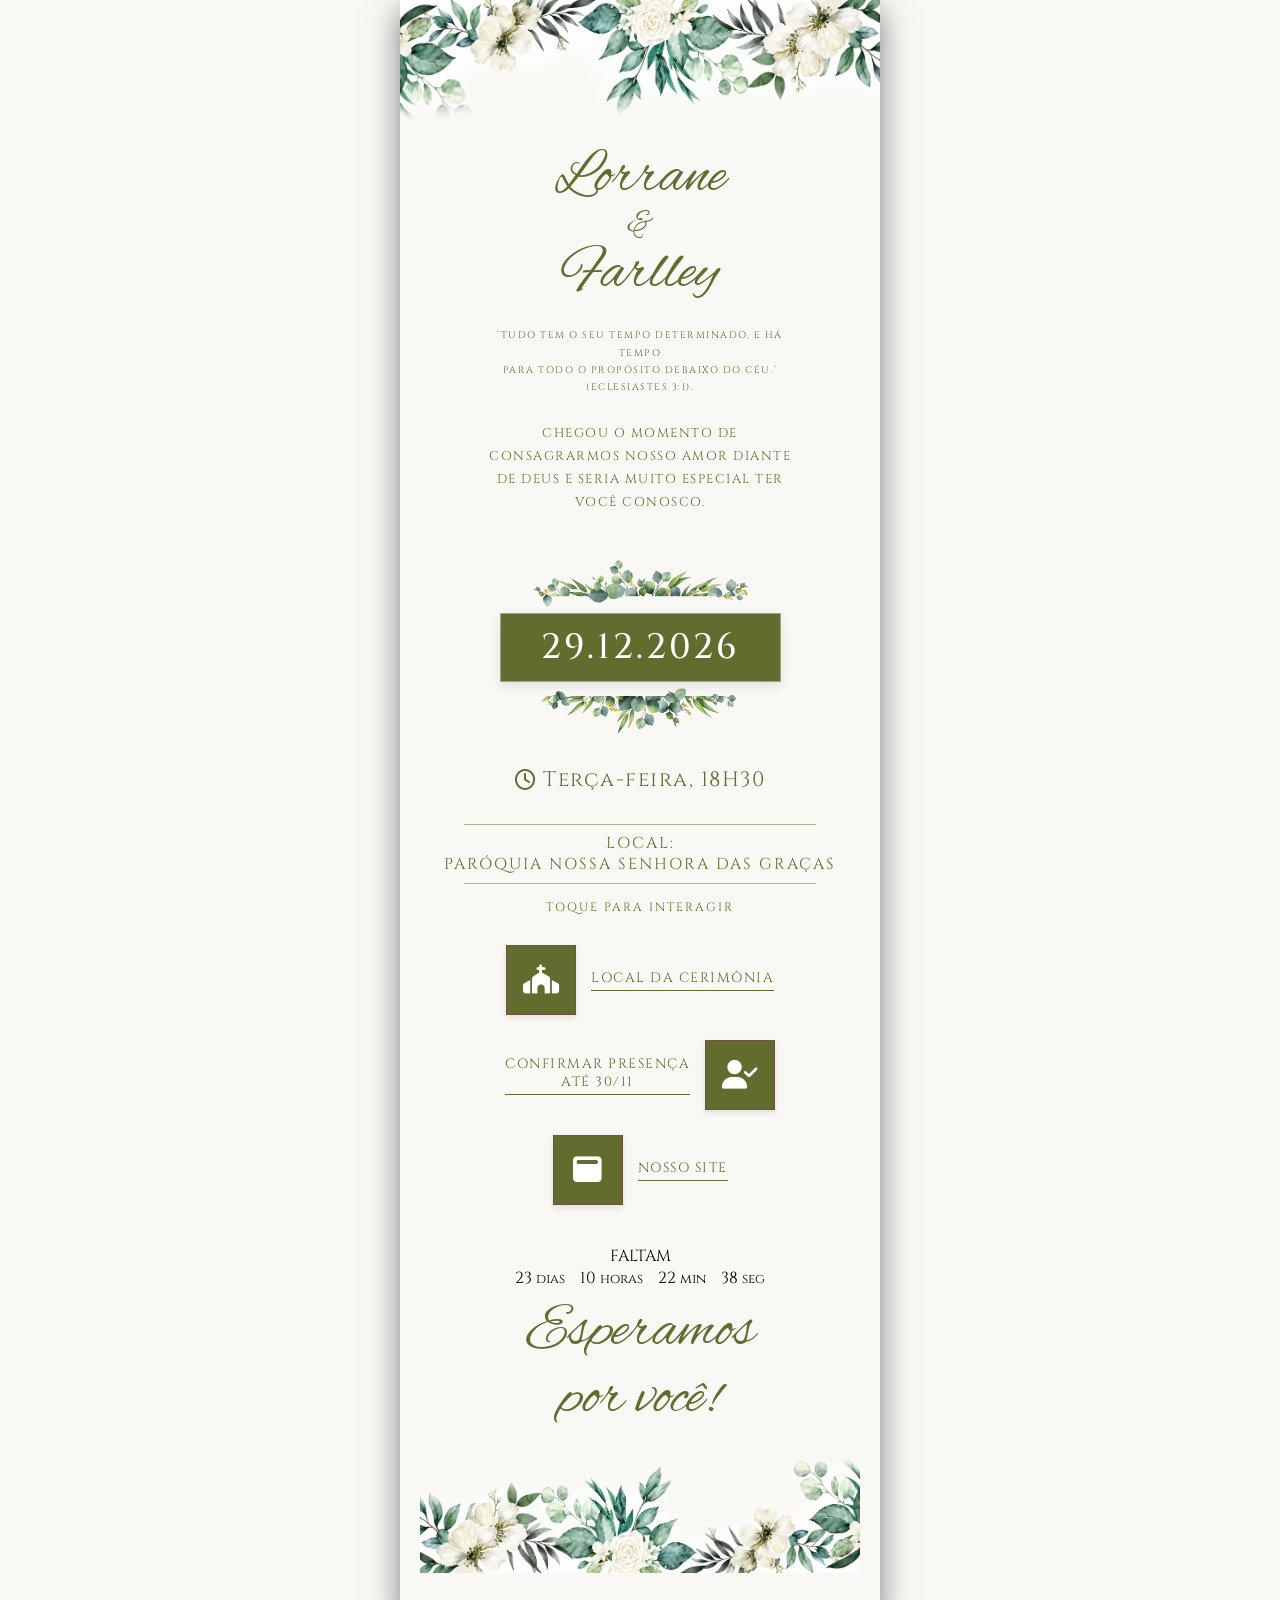
==== commit 0f54ef30: "Remove RSVP modal from index.html Removed the RSVP modal and its associated form elements from the H" ====
--- a/index.html
+++ b/index.html
@@ -152,41 +152,7 @@
 
   </div>
 
-  <!-- MODAL RSVP -->
-  <div id="rsvpModal" class="modal">
-    <div class="modal-content">
-      <h3>Confirmação de Presença</h3>
-      <form id="rsvpForm">
-        
-        <div class="form-group">
-          <label for="nome">Seu Nome Completo:</label>
-          <input type="text" id="nome" placeholder="Digite seu nome completo" required>
-        </div>
-        
-        <div class="form-group">
-          <label for="presencaCelebracao">Celebração:</label>
-          <select id="presencaCelebracao" required>
-            <option value="Sim, estarei presente na Celebração">Sim, estarei presente na Celebração</option>
-            <option value="Não poderei ir à Celebração">Não poderei ir à Celebração</option>
-          </select>
-        </div>
-
-        <div class="form-group">
-          <label for="presencaRecepcao">Recepção / Festa:</label>
-          <select id="presencaRecepcao" required>
-            <option value="Sim, estarei presente na Recepção">Sim, estarei presente na Recepção</option>
-            <option value="Não poderei ir à Recepção">Não poderei ir à Recepção</option>
-          </select>
-        </div>
-
-        <div class="form-group">
-          <label for="acompanhantes">Quantidade de Acompanhantes:</label>
-          <input type="number" id="acompanhantes" placeholder="0" min="0" value="0">
-        </div>
-
-        <button type="submit" class="modal-btn">Enviar via WhatsApp</button>
-        <button type="button" class="modal-btn btn-cancel" id="closeRsvpBtn">Fechar</button>
-      </form>
+ 
     </div>
   </div>
 
--- a/style.css
+++ b/style.css
@@ -38,10 +38,10 @@
   min-height: 100vh;
 }
 
-/* Foto do Topo */
+/* Foto do Topo (Floral Cima - Ocupa 100% da Largura) */
 .top-photo-wrapper {
   width: 100%;
-  height: 171px;
+  height: 120px;
   position: relative;
   overflow: hidden;
 }
@@ -50,6 +50,7 @@
   width: 100%;
   height: 100%;
   object-fit: cover;
+  object-position: center top;
 }
 
 .top-photo-wrapper::after {
@@ -58,7 +59,7 @@
   bottom: 0;
   left: 0;
   width: 100%;
-  height: 80px;
+  height: 30px;
   background: linear-gradient(to bottom, rgba(250,248,245,0) 0%, var(--bg-color) 100%);
 }
 
@@ -150,7 +151,7 @@
   text-transform: uppercase;
 }
 
-/* Horário do Evento - Garante a cor dourada no texto e ícone */
+/* Horário do Evento */
 .time-text {
   display: flex;
   align-items: center;
@@ -273,15 +274,15 @@
   background-color: var(--text-gold);
 }
 
-/* Foto Rodapé */
+/* Foto Rodapé (Floral Baixo - Ocupa 100% da Largura) */
 .bottom-section {
- width: 100%;
+  width: 100%;
   position: relative;
 }
 
 .bottom-photo-wrapper {
   width: 100%;
-  height: 171px;
+  height: 120px;
   position: relative;
 }
 
@@ -289,18 +290,8 @@
   width: 100%;
   height: 100%;
   object-fit: cover;
-}
-
-.bottom-photo-wrapper::before {
-  content: '';
-  position: absolute;
-  top: 0;
-  left: 0;
-  width: 100%;
-  height: 100px;
-  background: linear-gradient(to top, rgba(250,248,245,0) 0%, var(--bg-color) 100%);
-}
-
+  object-position: center bottom; /* Foca na parte de baixo da imagem floral */
+}
 .waiting-text {
   font-family: var(--font-cursive);
   font-size: 3.8rem;
@@ -316,206 +307,9 @@
   margin: -5px 0;
 }
 
-/* Modal RSVP Corrigido */
-.modal {
-  display: none;
-  position: fixed;
-  top: 0;
-  left: 0;
-  width: 100%;
-  height: 100vh;
-  background: rgba(0, 0, 0, 0.7);
-  z-index: 9999;
-  justify-content: center;
-  align-items: center;
-  padding: 15px;
-}
-
-.modal-content {
-  background: var(--bg-color);
-  padding: 25px 20px;
-  border-radius: 8px;
-  width: 100%;
-  max-width: 380px;
-  max-height: 90vh;
-  overflow-y: auto;
-  text-align: center;
-  box-shadow: 0 5px 20px rgba(0,0,0,0.4);
-  border: 1px solid var(--primary-color);
-  position: relative;
-  z-index: 10000;
-}
-
-.modal-content h3 {
-  color: var(--primary-color);
-  font-family: var(--font-serif);
-  margin-bottom: 15px;
-  font-size: 1.3rem;
-}
-
-.modal-content .form-group {
-  display: flex;
-  flex-direction: column;
-  text-align: left;
-  margin-bottom: 12px;
-  width: 100%;
-}
-
-.modal-content label {
-  font-size: 0.8rem;
-  color: var(--text-dark);
-  margin-bottom: 4px;
-  font-weight: bold;
-  letter-spacing: 0.5px;
-}
-
-.modal-content input, 
-.modal-content select {
-  width: 100%;
-  padding: 10px;
-  border: 1px solid var(--text-gold);
-  background: #FFFFFF;
-  font-family: var(--font-serif);
-  font-size: 0.9rem;
-  border-radius: 4px;
-  color: #333;
-  outline: none;
-  cursor: pointer;
-}
-
-.modal-content input[type="text"],
-.modal-content input[type="number"] {
-  cursor: text;
-}
-
-.modal-btn {
-  background: var(--primary-color);
-  color: #FFF;
-  border: none;
-  padding: 12px;
-  margin-top: 10px;
-  cursor: pointer;
-  width: 100%;
-  font-family: var(--font-serif);
-  font-size: 0.9rem;
-  border-radius: 4px;
-  letter-spacing: 1px;
-}
-
-.modal-btn.btn-cancel {
-  background: #888888;
-  margin-top: 8px;
-}
-
-/* Adaptativo para Celulares */
-@media screen and (max-width: 600px) {
-  html, body {
-    background-color: var(--bg-color);
-  }
-
-  .card-container {
-    max-width: 100%;
-    box-shadow: none;
-  }
-
-  .top-photo-wrapper,
-  .bottom-photo-wrapper {
-    height: 50vh;
-  }
-}
-
-/* Container de Música acima/direita dos nomes */
-.music-wrapper {
-  position: absolute;
-  right: -80px;
-  top: -75px;
-  display: flex;
-  flex-direction: column;
-  align-items: center;
-  z-index: 10;
-}
-
-.music-toggle-btn {
-  width: 38px;
-  height: 38px;
-  border-radius: 50%;
-  background-color: var(--primary-color);
-  color: #ffffff;
-  border: 1px solid rgba(255, 255, 255, 0.5);
-  box-shadow: 0 3px 8px rgba(0, 0, 0, 0.2);
-  cursor: pointer;
-  display: flex;
-  align-items: center;
-  justify-content: center;
-  font-size: 0.9rem;
-  transition: transform 0.2s ease, background-color 0.2s ease;
-}
-
-.music-toggle-btn:hover {
-  transform: scale(1.1);
-}
-
-.music-toggle-btn.playing {
-  animation: pulse 2s infinite;
-}
-
-/* Texto abaixo do botão */
-.music-label {
-  font-size: 0.65rem;
-  color: var(--text-gold);
-  letter-spacing: 0.8px;
-  text-transform: uppercase;
-  margin-top: 4px;
-  white-space: nowrap;
-  font-family: var(--font-serif);
-}
-
-@keyframes pulse {
-  0% { box-shadow: 0 0 0 0 rgba(168, 120, 63, 0.7); }
-  70% { box-shadow: 0 0 0 10px rgba(168, 120, 63, 0); }
-  100% { box-shadow: 0 0 0 0 rgba(168, 120, 63, 0); }
-}
-
-/* Estilos da Contagem Regressiva */
-.countdown-container {
-  display: flex;
-  flex-direction: column;
-  align-items: center;
-  margin: -10px 0 25px; /* Ajuste a margem se preferir mais distante ou próximo */
-}
-
-.countdown-title {
-  font-size: 0.75rem;
-  color: var(--text-gold, #A8783F);
-  letter-spacing: 2px;
-  margin-bottom: 8px;
-  font-family: var(--font-serif, serif);
-}
-
 .countdown-timer {
   display: flex;
-  gap: 12px;
-}
-
-.time-box {
-  display: flex;
-  flex-direction: column;
-  align-items: center;
-  min-width: 45px;
-}
-
-.time-box span {
-  font-size: 1.2rem;
-  font-weight: 600;
-  color: var(--primary-color, #A8783F);
-  font-family: var(--font-serif, serif);
-  line-height: 1;
-}
-
-.time-box small {
-  font-size: 0.65rem;
-  color: var(--text-gold, #A8783F);
-  text-transform: uppercase;
-  letter-spacing: 1px;
-  margin-top: 4px;
-}
+  flex-direction: row; /* Garante que fiquem um ao lado do outro */
+  justify-content: center;
+  gap: 15px;
+}
